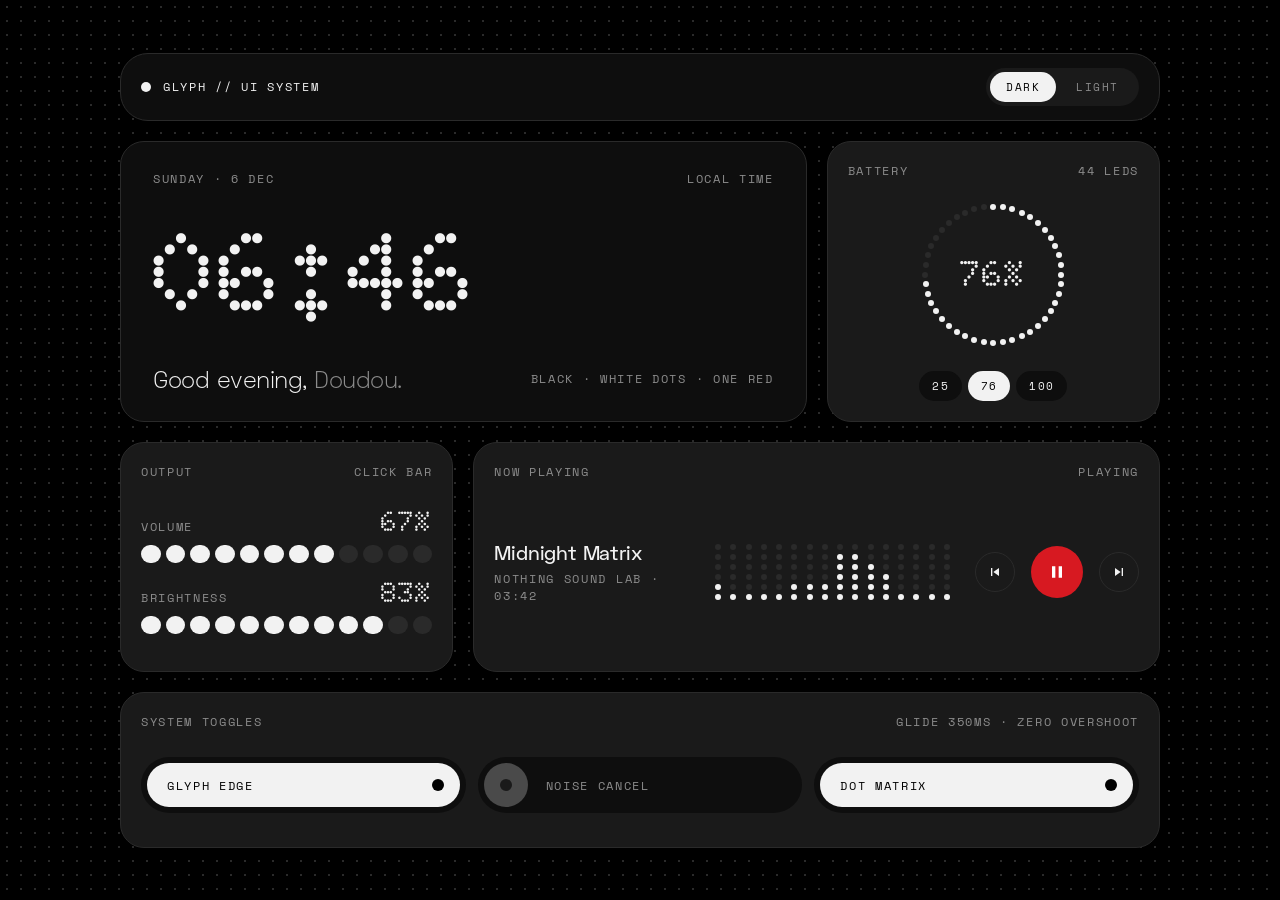
==== demo.html @ 4dcbd451 "feat: initial release of glyph-ui-style UI skill and interactive demo" ====
<!DOCTYPE html>
<html lang="zh-CN" data-theme="dark">
<head>
  <meta charset="UTF-8" />
  <meta name="viewport" content="width=device-width, initial-scale=1.0" />
  <title>GLYPH UI — Component Demo</title>
  <link rel="stylesheet" href="./references/tokens.css" />
  <style>
    @font-face {
      font-family: "Doto";
      src: url("./assets/fonts/Doto[ROND,wght].ttf") format("truetype");
      font-weight: 100 900;
      font-display: swap;
    }
    @font-face {
      font-family: "Space Grotesk";
      src: url("./assets/fonts/SpaceGrotesk-Light.otf") format("opentype");
      font-weight: 300;
      font-display: swap;
    }
    @font-face {
      font-family: "Space Grotesk";
      src: url("./assets/fonts/SpaceGrotesk-Regular.otf") format("opentype");
      font-weight: 400;
      font-display: swap;
    }
    @font-face {
      font-family: "Space Grotesk";
      src: url("./assets/fonts/SpaceGrotesk-Medium.otf") format("opentype");
      font-weight: 500;
      font-display: swap;
    }
    @font-face {
      font-family: "Space Mono";
      src: url("./assets/fonts/SpaceMono-Regular.ttf") format("truetype");
      font-weight: 400;
      font-display: swap;
    }
    @font-face {
      font-family: "Space Mono";
      src: url("./assets/fonts/SpaceMono-Bold.ttf") format("truetype");
      font-weight: 700;
      font-display: swap;
    }

    * {
      box-sizing: border-box;
      margin: 0;
      padding: 0;
    }

    body {
      min-height: 100vh;
      display: flex;
      justify-content: center;
      align-items: center;
      padding: 36px 24px;
      transition: background-color var(--duration-base) var(--ease-glide),
                  color var(--duration-base) var(--ease-glide);
    }

    .stage {
      width: 100%;
      max-width: 1040px;
      display: flex;
      flex-direction: column;
      gap: 20px;
    }

    /* Top Bar */
    .topbar {
      display: flex;
      align-items: center;
      justify-content: space-between;
      padding: 14px 20px;
    }

    .brand {
      display: flex;
      align-items: center;
      gap: 12px;
    }

    .brand-dot {
      width: 10px;
      height: 10px;
      border-radius: 50%;
      background-color: var(--glyph-fg);
    }

    .theme-switch {
      display: inline-flex;
      padding: 4px;
      background-color: var(--glyph-s2);
      border-radius: var(--radius-pill);
      gap: 4px;
    }

    .theme-switch button {
      padding: 7px 16px;
      border-radius: var(--radius-pill);
      border: none;
      background: transparent;
      color: var(--glyph-grey);
      font-family: var(--font-mono);
      font-size: 11px;
      letter-spacing: 0.14em;
      text-transform: uppercase;
      cursor: pointer;
      transition: background-color var(--duration-fast) var(--ease-glide),
                  color var(--duration-fast) var(--ease-glide);
    }

    .theme-switch button.is-active {
      background-color: var(--glyph-fg);
      color: var(--glyph-ink);
    }

    /* Bento Grid */
    .bento {
      display: grid;
      grid-template-columns: repeat(3, 1fr);
      gap: var(--bento-gap);
    }

    .span-2 {
      grid-column: span 2;
    }

    .span-3 {
      grid-column: span 3;
    }

    .glyph-card {
      border: 1px solid var(--glyph-s3);
      min-height: 230px;
      transition: background-color var(--duration-base) var(--ease-glide),
                  border-color var(--duration-base) var(--ease-glide);
    }

    .card-head {
      display: flex;
      align-items: center;
      justify-content: space-between;
    }

    /* Clock Hero Card */
    .clock-card {
      background-color: var(--glyph-s1);
      padding: 28px 32px;
      min-height: 240px;
    }

    .clock-readout {
      display: flex;
      align-items: baseline;
      font-family: var(--font-dot);
      font-size: clamp(64px, 9vw, 112px);
      font-weight: 900;
      font-variation-settings: "ROND" 100, "wght" 900;
      line-height: 0.85;
      font-variant-numeric: tabular-nums;
      letter-spacing: -0.02em;
      margin: 14px 0 18px;
    }

    .clock-footer {
      display: flex;
      align-items: center;
      justify-content: space-between;
      flex-wrap: wrap;
      gap: 12px;
    }

    .greeting {
      font-size: 24px;
      font-weight: 300;
      letter-spacing: -0.02em;
    }

    .greeting span {
      color: var(--glyph-grey);
    }

    /* Ring Progress Card */
    .ring-wrap {
      position: relative;
      width: 156px;
      height: 156px;
      margin: 4px auto;
      display: flex;
      align-items: center;
      justify-content: center;
    }

    .ring-dot {
      position: absolute;
      width: 6px;
      height: 6px;
      border-radius: 50%;
      background-color: var(--glyph-s3);
      transition: background-color 120ms var(--ease-glide);
    }

    .ring-dot.is-on {
      background-color: var(--glyph-fg);
    }

    .ring-center {
      text-align: center;
    }

    .ring-center .glyph-num {
      font-size: 36px;
    }

    .preset-row {
      display: flex;
      justify-content: center;
      gap: 6px;
      flex-wrap: wrap;
    }

    .preset-row .glyph-pill-btn {
      padding: 6px 12px;
      font-size: 11px;
      background-color: var(--glyph-s1);
    }

    .preset-row .glyph-pill-btn.is-active {
      background-color: var(--glyph-fg);
      color: var(--glyph-ink);
    }

    /* Segmented Sliders Card */
    .seg-group {
      display: flex;
      flex-direction: column;
      gap: 18px;
      margin: auto 0;
    }

    .seg-row {
      display: flex;
      flex-direction: column;
      gap: 10px;
    }

    .seg-row-head {
      display: flex;
      justify-content: space-between;
      align-items: baseline;
    }

    .seg-value {
      font-family: var(--font-dot);
      font-size: 28px;
      font-variation-settings: "ROND" 100, "wght" 900;
      line-height: 0.85;
      font-variant-numeric: tabular-nums;
    }

    .glyph-seg-interactive {
      display: grid;
      grid-template-columns: repeat(12, 1fr);
      gap: 5px;
      height: 18px;
      cursor: pointer;
      user-select: none;
    }

    .glyph-seg-interactive .glyph-seg-bar {
      height: 100%;
    }

    /* Media Card (One Live Red) */
    .media-body {
      display: flex;
      align-items: center;
      justify-content: space-between;
      gap: 20px;
      margin: auto 0;
    }

    .matrix-viz {
      display: grid;
      grid-template-columns: repeat(16, 1fr);
      gap: 4px;
      width: 100%;
      max-width: 240px;
    }

    .matrix-cell {
      width: 6px;
      height: 6px;
      border-radius: 50%;
      background-color: var(--glyph-s3);
      transition: background-color 110ms var(--ease-glide);
    }

    .matrix-cell.is-on {
      background-color: var(--glyph-fg);
    }

    .media-controls {
      display: flex;
      align-items: center;
      gap: 16px;
      flex-shrink: 0;
    }

    .icon-btn {
      width: 40px;
      height: 40px;
      border-radius: 50%;
      border: 1px solid var(--glyph-s3);
      background: transparent;
      color: var(--glyph-fg);
      display: inline-flex;
      align-items: center;
      justify-content: center;
      cursor: pointer;
      transition: background-color var(--duration-fast) var(--ease-glide),
                  color var(--duration-fast) var(--ease-glide);
    }

    .icon-btn:hover {
      background-color: var(--glyph-fg);
      color: var(--glyph-ink);
    }

    .track-title {
      font-size: 20px;
      font-weight: 500;
      letter-spacing: -0.01em;
    }

    /* Toggles Card */
    .toggles-grid {
      display: flex;
      flex-wrap: wrap;
      gap: 12px;
      margin: auto 0;
    }

    .glyph-toggle {
      flex: 1 1 200px;
      background-color: var(--glyph-s1);
    }

    @media (max-width: 820px) {
      .bento {
        grid-template-columns: 1fr;
      }
      .span-2, .span-3 {
        grid-column: span 1;
      }
      .media-body {
        flex-direction: column;
        align-items: flex-start;
      }
    }
  </style>
</head>
<body class="glyph-canvas glyph-dot-grid">
  <main class="stage">
    <!-- Top Bar -->
    <header class="glyph-panel topbar">
      <div class="brand">
        <span class="brand-dot"></span>
        <span class="glyph-label" style="color: var(--glyph-fg);">GLYPH // UI SYSTEM</span>
      </div>
      <div class="theme-switch" role="group" aria-label="Theme">
        <button id="btn-dark" class="is-active" type="button">DARK</button>
        <button id="btn-light" type="button">LIGHT</button>
      </div>
    </header>

    <!-- Bento Grid -->
    <section class="bento">
      <!-- 1. Clock & Hero (2 cols) -->
      <article class="glyph-card clock-card span-2">
        <div class="card-head">
          <span class="glyph-label" id="date-label">MONDAY · 24 NOV</span>
          <span class="glyph-label">LOCAL TIME</span>
        </div>
        <div class="clock-readout" aria-live="polite">
          <span id="clock-hh">00</span>
          <span class="glyph-blink">:</span>
          <span id="clock-mm">12</span>
        </div>
        <div class="clock-footer">
          <div class="greeting">Good evening, <span>Doudou.</span></div>
          <span class="glyph-label">BLACK · WHITE DOTS · ONE RED</span>
        </div>
      </article>

      <!-- 2. Ring LED Progress (1 col) -->
      <article class="glyph-card">
        <div class="card-head">
          <span class="glyph-label">BATTERY</span>
          <span class="glyph-label">44 LEDS</span>
        </div>
        <div class="ring-wrap" id="ring" aria-label="Ring progress">
          <div class="ring-center">
            <div class="glyph-num" id="ring-val">76%</div>
          </div>
        </div>
        <div class="preset-row" id="ring-presets">
          <button class="glyph-pill-btn" data-val="25" type="button">25</button>
          <button class="glyph-pill-btn is-active" data-val="76" type="button">76</button>
          <button class="glyph-pill-btn" data-val="100" type="button">100</button>
        </div>
      </article>

      <!-- 3. Segmented Bars (1 col) -->
      <article class="glyph-card">
        <div class="card-head">
          <span class="glyph-label">OUTPUT</span>
          <span class="glyph-label">CLICK BAR</span>
        </div>
        <div class="seg-group">
          <div class="seg-row">
            <div class="seg-row-head">
              <span class="glyph-label">VOLUME</span>
              <span class="seg-value" id="vol-num">67%</span>
            </div>
            <div class="glyph-seg-interactive" id="seg-vol" data-lit="8"></div>
          </div>
          <div class="seg-row">
            <div class="seg-row-head">
              <span class="glyph-label">BRIGHTNESS</span>
              <span class="seg-value" id="bri-num">83%</span>
            </div>
            <div class="glyph-seg-interactive" id="seg-bri" data-lit="10"></div>
          </div>
        </div>
      </article>

      <!-- 4. Media Player — The ONLY Red Element on Screen (2 cols) -->
      <article class="glyph-card span-2">
        <div class="card-head">
          <span class="glyph-label">NOW PLAYING</span>
          <span class="glyph-label" id="media-status">PLAYING</span>
        </div>
        <div class="media-body">
          <div>
            <div class="track-title" id="track-title">Midnight Matrix</div>
            <div class="glyph-label" id="track-artist" style="margin-top: 6px;">NOTHING SOUND LAB · 03:42</div>
          </div>
          <div class="matrix-viz" id="matrix-viz" aria-hidden="true"></div>
          <div class="media-controls">
            <button class="icon-btn" id="btn-prev" type="button" aria-label="Previous">
              <svg width="16" height="16" viewBox="0 0 24 24" fill="currentColor"><path d="M6 6h2v12H6zm3.5 6l8.5 6V6z"/></svg>
            </button>
            <!-- ONE LIVE RED -->
            <button class="glyph-live-btn" id="btn-play" type="button" aria-label="Play or Pause">
              <svg id="play-icon" width="20" height="20" viewBox="0 0 24 24" fill="currentColor">
                <path d="M6 5h4v14H6zm8 0h4v14h-4z"/>
              </svg>
            </button>
            <button class="icon-btn" id="btn-next" type="button" aria-label="Next">
              <svg width="16" height="16" viewBox="0 0 24 24" fill="currentColor"><path d="M16 6h2v12h-2zM6 18l8.5-6L6 6z"/></svg>
            </button>
          </div>
        </div>
      </article>

      <!-- 5. Expanding Pill Toggles (3 cols) -->
      <article class="glyph-card span-3" style="min-height: 156px;">
        <div class="card-head">
          <span class="glyph-label">SYSTEM TOGGLES</span>
          <span class="glyph-label">GLIDE 350MS · ZERO OVERSHOOT</span>
        </div>
        <div class="toggles-grid">
          <button class="glyph-toggle" role="switch" aria-checked="true" type="button">
            <span class="glyph-toggle-track"></span>
            <span class="glyph-toggle-label">GLYPH EDGE</span>
          </button>
          <button class="glyph-toggle" role="switch" aria-checked="false" type="button">
            <span class="glyph-toggle-track"></span>
            <span class="glyph-toggle-label">NOISE CANCEL</span>
          </button>
          <button class="glyph-toggle" role="switch" aria-checked="true" type="button">
            <span class="glyph-toggle-track"></span>
            <span class="glyph-toggle-label">DOT MATRIX</span>
          </button>
        </div>
      </article>
    </section>
  </main>

  <script>
    // 1. Live Clock
    function updateClock() {
      const now = new Date();
      document.getElementById("clock-hh").textContent = String(now.getHours()).padStart(2, "0");
      document.getElementById("clock-mm").textContent = String(now.getMinutes()).padStart(2, "0");
      const days = ["SUNDAY", "MONDAY", "TUESDAY", "WEDNESDAY", "THURSDAY", "FRIDAY", "SATURDAY"];
      const months = ["JAN", "FEB", "MAR", "APR", "MAY", "JUN", "JUL", "AUG", "SEP", "OCT", "NOV", "DEC"];
      document.getElementById("date-label").textContent = `${days[now.getDay()]} · ${now.getDate()} ${months[now.getMonth()]}`;
    }
    updateClock();
    setInterval(updateClock, 1000);

    // 2. Theme Switch
    const html = document.documentElement;
    const btnDark = document.getElementById("btn-dark");
    const btnLight = document.getElementById("btn-light");
    function setTheme(mode) {
      html.setAttribute("data-theme", mode);
      btnDark.classList.toggle("is-active", mode === "dark");
      btnLight.classList.toggle("is-active", mode === "light");
    }
    btnDark.addEventListener("click", () => setTheme("dark"));
    btnLight.addEventListener("click", () => setTheme("light"));

    // 3. 44-Dot Ring with 8ms Wave Delay
    const ringEl = document.getElementById("ring");
    const ringVal = document.getElementById("ring-val");
    const DOT_COUNT = 44;
    const ringDots = [];
    const radius = 68;
    for (let i = 0; i < DOT_COUNT; i++) {
      const dot = document.createElement("span");
      dot.className = "ring-dot";
      const angle = (i / DOT_COUNT) * Math.PI * 2 - Math.PI / 2;
      dot.style.left = `${78 + Math.cos(angle) * radius - 3}px`;
      dot.style.top = `${78 + Math.sin(angle) * radius - 3}px`;
      dot.style.transitionDelay = `${i * 8}ms`;
      ringEl.appendChild(dot);
      ringDots.push(dot);
    }

    function setRing(percent) {
      const lit = Math.round((percent / 100) * DOT_COUNT);
      ringVal.textContent = `${percent}%`;
      ringDots.forEach((d, i) => d.classList.toggle("is-on", i < lit));
    }
    setTimeout(() => setRing(76), 120);

    document.querySelectorAll("#ring-presets button").forEach((btn) => {
      btn.addEventListener("click", () => {
        document.querySelectorAll("#ring-presets button").forEach((b) => b.classList.remove("is-active"));
        btn.classList.add("is-active");
        setRing(Number(btn.dataset.val));
      });
    });

    // 4. Interactive Segmented Bars
    function initSeg(el, numEl) {
      const count = 12;
      let lit = Number(el.dataset.lit || 6);
      const bars = [];
      for (let i = 0; i < count; i++) {
        const bar = document.createElement("span");
        bar.className = "glyph-seg-bar";
        bar.addEventListener("click", () => {
          lit = i + 1;
          render();
        });
        el.appendChild(bar);
        bars.push(bar);
      }
      function render() {
        bars.forEach((b, idx) => b.classList.toggle("is-on", idx < lit));
        numEl.textContent = `${Math.round((lit / count) * 100)}%`;
      }
      render();
    }
    initSeg(document.getElementById("seg-vol"), document.getElementById("vol-num"));
    initSeg(document.getElementById("seg-bri"), document.getElementById("bri-num"));

    // 5. Media Player + 16x6 Dot-Matrix Visualizer
    const vizEl = document.getElementById("matrix-viz");
    const cols = 16, rows = 6;
    const cells = [];
    for (let r = 0; r < rows; r++) {
      for (let c = 0; c < cols; c++) {
        const cell = document.createElement("span");
        cell.className = "matrix-cell";
        vizEl.appendChild(cell);
        cells.push({ el: cell, r, c });
      }
    }

    const tracks = [
      { title: "Midnight Matrix", artist: "NOTHING SOUND LAB · 03:42" },
      { title: "Pulse 01 (Monochrome)", artist: "GLYPH ARCHIVE · 04:15" },
      { title: "Doto Telemetry", artist: "NEBELUNG · 02:58" }
    ];
    let trackIdx = 0;
    let playing = true;
    const playIcon = document.getElementById("play-icon");
    const mediaStatus = document.getElementById("media-status");
    const trackTitle = document.getElementById("track-title");
    const trackArtist = document.getElementById("track-artist");

    function renderTrack() {
      trackTitle.textContent = tracks[trackIdx].title;
      trackArtist.textContent = tracks[trackIdx].artist;
    }

    document.getElementById("btn-play").addEventListener("click", () => {
      playing = !playing;
      mediaStatus.textContent = playing ? "PLAYING" : "PAUSED";
      playIcon.innerHTML = playing
        ? '<path d="M6 5h4v14H6zm8 0h4v14h-4z"/>'
        : '<path d="M8 5v14l11-7z"/>';
    });

    document.getElementById("btn-prev").addEventListener("click", () => {
      trackIdx = (trackIdx - 1 + tracks.length) % tracks.length;
      renderTrack();
    });

    document.getElementById("btn-next").addEventListener("click", () => {
      trackIdx = (trackIdx + 1) % tracks.length;
      renderTrack();
    });

    function tickViz() {
      const heights = Array.from({ length: cols }, (_, c) => {
        if (!playing) return 1;
        const wave = Math.sin(Date.now() / 220 + c * 0.55) * 0.5 + 0.5;
        return Math.max(1, Math.min(rows, Math.round(wave * rows * (0.45 + Math.random() * 0.65))));
      });
      cells.forEach(({ el, r, c }) => {
        const fromBottom = rows - 1 - r;
        el.classList.toggle("is-on", fromBottom < heights[c]);
      });
    }
    tickViz();
    setInterval(tickViz, 160);

    // 6. Expanding Pill Toggles
    document.querySelectorAll(".glyph-toggle").forEach((toggle) => {
      toggle.addEventListener("click", () => {
        const next = toggle.getAttribute("aria-checked") !== "true";
        toggle.setAttribute("aria-checked", String(next));
      });
    });
  </script>
</body>
</html>
---- references/tokens.css ----
/* ==========================================================================
   Glyph UI Style — Design Tokens & Signature Primitives
   Extracted from glyph-rice (Nothing OS inspired design language)
   Core creed: Black, white dots, one red.
   ========================================================================== */

/* Optional local font-face declarations (when bundling assets/fonts/)
@font-face {
  font-family: "Doto";
  src: url("../assets/fonts/Doto[ROND,wght].ttf") format("truetype");
  font-weight: 100 900;
  font-display: swap;
}
@font-face {
  font-family: "Space Grotesk";
  src: url("../assets/fonts/SpaceGrotesk-Regular.otf") format("opentype");
  font-weight: 400;
  font-display: swap;
}
@font-face {
  font-family: "Space Mono";
  src: url("../assets/fonts/SpaceMono-Regular.ttf") format("truetype");
  font-weight: 400;
  font-display: swap;
}
*/

/* Google Fonts fallback for web prototypes:
   https://fonts.googleapis.com/css2?family=Doto:ROND,wght@100,900&family=Space+Grotesk:wght@300;400;500;600;700&family=Space+Mono:wght@400;700&display=swap
*/

:root,
[data-theme="dark"] {
  /* 7-step monochrome scale */
  --glyph-bg: #000000;
  --glyph-s1: #0E0E0E;
  --glyph-s2: #1A1A1A;
  --glyph-s3: #2A2A2A;
  --glyph-mute: #4A4A4A;
  --glyph-grey: #8C8C8C;
  --glyph-fg: #F2F2F2;
  --glyph-ink: #000000;

  /* One live red */
  --glyph-accent: #D71921;
  --glyph-red: #D71921;
  --glyph-on-accent: #FFFFFF;

  /* Overlays & subtle elevation */
  --glyph-glow: rgba(255, 255, 255, 0.6);
  --glyph-scrim: rgba(0, 0, 0, 0.74);
  --glyph-shadow: 0 12px 32px rgba(0, 0, 0, 0.45);

  /* Typography */
  --font-dot: "Doto", monospace;
  --font-ui: "Space Grotesk", -apple-system, BlinkMacSystemFont, "PingFang SC", "Noto Sans SC", sans-serif;
  --font-mono: "Space Mono", ui-monospace, SFMono-Regular, Menlo, monospace;

  /* Geometry */
  --radius-panel: 28px;
  --radius-card: 24px;
  --radius-item: 14px;
  --radius-pill: 999px;
  --bento-gap: 20px;

  /* Motion (Glide: ease-out-quart, zero overshoot) */
  --ease-glide: cubic-bezier(0.25, 1, 0.5, 1);
  --duration-base: 350ms;
  --duration-fast: 140ms;
}

[data-theme="light"] {
  --glyph-bg: #E9E9E9;
  --glyph-s1: #FFFFFF;
  --glyph-s2: #F1F1F1;
  --glyph-s3: #D9D9D9;
  --glyph-mute: #B8B8B8;
  --glyph-grey: #6E6E6E;
  --glyph-fg: #0B0B0B;
  --glyph-ink: #FFFFFF;

  --glyph-accent: #D71921;
  --glyph-red: #D71921;
  --glyph-on-accent: #FFFFFF;

  --glyph-glow: rgba(0, 0, 0, 0.3);
  --glyph-scrim: rgba(233, 233, 233, 0.8);
  --glyph-shadow: 0 10px 28px rgba(0, 0, 0, 0.12);
}

/* ==========================================================================
   Base Surfaces & Dot Grid Canvas
   ========================================================================== */

.glyph-canvas {
  background-color: var(--glyph-bg);
  color: var(--glyph-fg);
  font-family: var(--font-ui);
  -webkit-font-smoothing: antialiased;
}

.glyph-dot-grid {
  background-image: radial-gradient(circle, var(--glyph-s3) 1px, transparent 1px);
  background-size: 14px 14px;
}

.glyph-panel {
  background-color: var(--glyph-s1);
  border: 1px solid var(--glyph-s3);
  border-radius: var(--radius-panel);
}

.glyph-card {
  background-color: var(--glyph-s2);
  border-radius: var(--radius-card);
  padding: 20px;
  display: flex;
  flex-direction: column;
  justify-content: space-between;
  gap: 14px;
}

/* ==========================================================================
   Typography Primitives
   ========================================================================== */

.glyph-num {
  font-family: var(--font-dot);
  font-size: clamp(28px, 4vw, 56px); /* Never smaller than 26px */
  font-weight: 900;
  font-variation-settings: "ROND" 100, "wght" 900;
  line-height: 0.85;
  font-variant-numeric: tabular-nums;
  color: var(--glyph-fg);
}

.glyph-label {
  font-family: var(--font-mono);
  font-size: 12px;
  letter-spacing: 0.14em;
  text-transform: uppercase;
  color: var(--glyph-grey);
}

.glyph-hero {
  font-family: var(--font-ui);
  font-weight: 300;
  letter-spacing: -0.02em;
  line-height: 1.1;
  color: var(--glyph-fg);
}

/* ==========================================================================
   Interactive Controls
   ========================================================================== */

.glyph-pill-btn {
  display: inline-flex;
  align-items: center;
  justify-content: center;
  gap: 8px;
  padding: 10px 20px;
  border-radius: var(--radius-pill);
  border: 1px solid transparent;
  background-color: var(--glyph-s2);
  color: var(--glyph-fg);
  font-family: var(--font-mono);
  font-size: 12px;
  letter-spacing: 0.12em;
  text-transform: uppercase;
  cursor: pointer;
  transition: background-color var(--duration-fast) var(--ease-glide),
              color var(--duration-fast) var(--ease-glide),
              border-color var(--duration-fast) var(--ease-glide);
}

.glyph-pill-btn:hover {
  border-color: var(--glyph-s3);
}

.glyph-pill-btn.is-active {
  background-color: var(--glyph-fg);
  color: var(--glyph-ink);
}

/* One live red action button (max 1 per viewport) */
.glyph-live-btn {
  width: 52px;
  height: 52px;
  border-radius: var(--radius-pill);
  border: none;
  background-color: var(--glyph-accent);
  color: var(--glyph-on-accent);
  display: inline-flex;
  align-items: center;
  justify-content: center;
  cursor: pointer;
  transition: transform var(--duration-fast) var(--ease-glide),
              opacity var(--duration-fast) var(--ease-glide);
}

.glyph-live-btn:active {
  transform: scale(0.95);
}

/* Segmented LED bar */
.glyph-seg {
  display: grid;
  grid-auto-flow: column;
  gap: 4px;
  height: 6px;
}

.glyph-seg-bar {
  border-radius: var(--radius-pill);
  background-color: var(--glyph-s3);
  transition: background-color var(--duration-fast) var(--ease-glide);
}

.glyph-seg-bar.is-on {
  background-color: var(--glyph-fg);
}

/* Expanding Pill Toggle */
.glyph-toggle {
  position: relative;
  display: inline-flex;
  align-items: center;
  min-width: 170px;
  height: 56px;
  padding: 6px;
  border-radius: var(--radius-pill);
  border: none;
  background-color: var(--glyph-s2);
  cursor: pointer;
  overflow: hidden;
}

.glyph-toggle-track {
  position: absolute;
  left: 6px;
  top: 6px;
  height: 44px;
  width: 44px;
  border-radius: var(--radius-pill);
  background-color: var(--glyph-mute);
  transition: width var(--duration-base) var(--ease-glide),
              background-color var(--duration-base) var(--ease-glide);
}

.glyph-toggle-track::after {
  content: "";
  position: absolute;
  right: 16px;
  top: 50%;
  transform: translateY(-50%);
  width: 12px;
  height: 12px;
  border-radius: 50%;
  background-color: var(--glyph-s2);
  transition: background-color var(--duration-base) var(--ease-glide);
}

.glyph-toggle-label {
  position: relative;
  z-index: 1;
  margin-left: 62px;
  font-family: var(--font-mono);
  font-size: 12px;
  letter-spacing: 0.14em;
  text-transform: uppercase;
  color: var(--glyph-grey);
  transition: transform var(--duration-base) var(--ease-glide),
              color var(--duration-base) var(--ease-glide);
}

.glyph-toggle[aria-checked="true"] .glyph-toggle-track {
  width: calc(100% - 12px);
  background-color: var(--glyph-fg);
}

.glyph-toggle[aria-checked="true"] .glyph-toggle-track::after {
  background-color: var(--glyph-ink);
}

.glyph-toggle[aria-checked="true"] .glyph-toggle-label {
  transform: translateX(-42px);
  color: var(--glyph-ink);
}

/* Discrete mechanical blink (colon / live indicator) */
@keyframes glyph-blink {
  0%, 49% { opacity: 1; }
  50%, 100% { opacity: 0.2; }
}

.glyph-blink {
  animation: glyph-blink 1s steps(1) infinite;
}
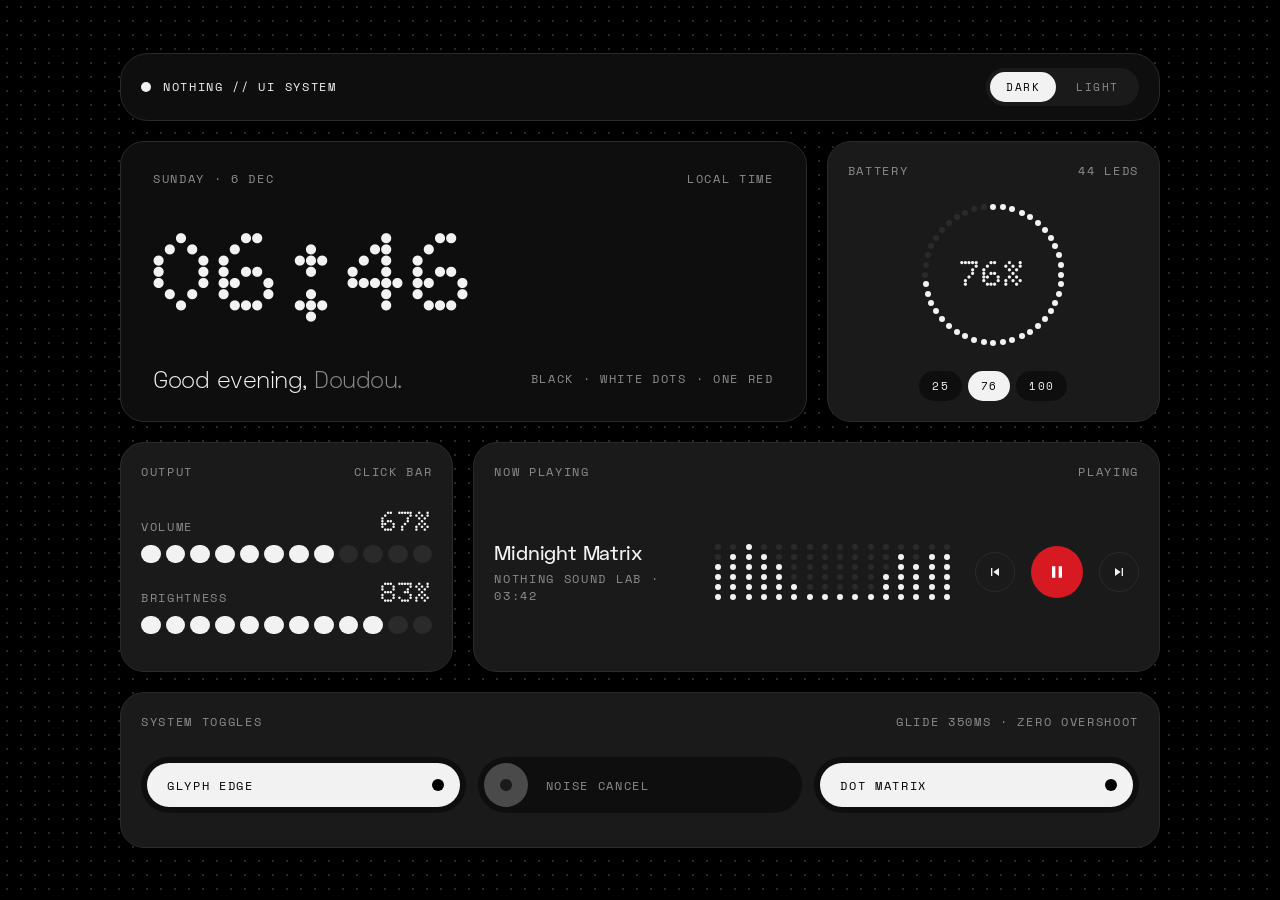
==== commit 56bdfa99: "chore: rename skill and repo to nothing-ui-style" ====
--- a/demo.html
+++ b/demo.html
@@ -3,7 +3,7 @@
 <head>
   <meta charset="UTF-8" />
   <meta name="viewport" content="width=device-width, initial-scale=1.0" />
-  <title>GLYPH UI — Component Demo</title>
+  <title>NOTHING UI — Component Demo</title>
   <link rel="stylesheet" href="./references/tokens.css" />
   <style>
     @font-face {
@@ -368,7 +368,7 @@
     <header class="glyph-panel topbar">
       <div class="brand">
         <span class="brand-dot"></span>
-        <span class="glyph-label" style="color: var(--glyph-fg);">GLYPH // UI SYSTEM</span>
+        <span class="glyph-label" style="color: var(--glyph-fg);">NOTHING // UI SYSTEM</span>
       </div>
       <div class="theme-switch" role="group" aria-label="Theme">
         <button id="btn-dark" class="is-active" type="button">DARK</button>
--- a/references/tokens.css
+++ b/references/tokens.css
@@ -1,29 +1,10 @@
 /* ==========================================================================
-   Glyph UI Style — Design Tokens & Signature Primitives
-   Extracted from glyph-rice (Nothing OS inspired design language)
+   Nothing UI Style — Design Tokens & Signature Primitives
+   Synthesized from:
+   - Nebelung-cloud/glyph-rice (7-step monochrome scale, hardware primitives, Glide motion)
+   - dominikmartn/nothing-design-skill (MIT — status tokens, 8px spacing scale, state patterns)
    Core creed: Black, white dots, one red.
    ========================================================================== */
-
-/* Optional local font-face declarations (when bundling assets/fonts/)
-@font-face {
-  font-family: "Doto";
-  src: url("../assets/fonts/Doto[ROND,wght].ttf") format("truetype");
-  font-weight: 100 900;
-  font-display: swap;
-}
-@font-face {
-  font-family: "Space Grotesk";
-  src: url("../assets/fonts/SpaceGrotesk-Regular.otf") format("opentype");
-  font-weight: 400;
-  font-display: swap;
-}
-@font-face {
-  font-family: "Space Mono";
-  src: url("../assets/fonts/SpaceMono-Regular.ttf") format("truetype");
-  font-weight: 400;
-  font-display: swap;
-}
-*/
 
 /* Google Fonts fallback for web prototypes:
    https://fonts.googleapis.com/css2?family=Doto:ROND,wght@100,900&family=Space+Grotesk:wght@300;400;500;600;700&family=Space+Mono:wght@400;700&display=swap
@@ -31,7 +12,7 @@
 
 :root,
 [data-theme="dark"] {
-  /* 7-step monochrome scale */
+  /* 7-step monochrome scale (from glyph-rice) */
   --glyph-bg: #000000;
   --glyph-s1: #0E0E0E;
   --glyph-s2: #1A1A1A;
@@ -43,8 +24,14 @@
 
   /* One live red */
   --glyph-accent: #D71921;
+  --glyph-accent-subtle: rgba(215, 25, 33, 0.15);
   --glyph-red: #D71921;
   --glyph-on-accent: #FFFFFF;
+
+  /* Data status tokens (apply to data values only, never labels or row backgrounds) */
+  --glyph-success: #4A9E5C;
+  --glyph-warning: #D4A843;
+  --glyph-interactive: #5B9BF6;
 
   /* Overlays & subtle elevation */
   --glyph-glow: rgba(255, 255, 255, 0.6);
@@ -56,10 +43,23 @@
   --font-ui: "Space Grotesk", -apple-system, BlinkMacSystemFont, "PingFang SC", "Noto Sans SC", sans-serif;
   --font-mono: "Space Mono", ui-monospace, SFMono-Regular, Menlo, monospace;
 
+  /* 8px base spacing scale */
+  --space-2xs: 2px;
+  --space-xs: 4px;
+  --space-sm: 8px;
+  --space-md: 16px;
+  --space-lg: 24px;
+  --space-xl: 32px;
+  --space-2xl: 48px;
+  --space-3xl: 64px;
+  --space-4xl: 96px;
+
   /* Geometry */
   --radius-panel: 28px;
   --radius-card: 24px;
+  --radius-card-compact: 16px;
   --radius-item: 14px;
+  --radius-tech: 6px;
   --radius-pill: 999px;
   --bento-gap: 20px;
 
@@ -80,8 +80,13 @@
   --glyph-ink: #FFFFFF;
 
   --glyph-accent: #D71921;
+  --glyph-accent-subtle: rgba(215, 25, 33, 0.12);
   --glyph-red: #D71921;
   --glyph-on-accent: #FFFFFF;
+
+  --glyph-success: #3B874B;
+  --glyph-warning: #B88B28;
+  --glyph-interactive: #007AFF;
 
   --glyph-glow: rgba(0, 0, 0, 0.3);
   --glyph-scrim: rgba(233, 233, 233, 0.8);
@@ -149,6 +154,19 @@
   line-height: 1.1;
   color: var(--glyph-fg);
 }
+
+/* Inline mechanical status text: [SAVED], [LOADING...], [ERROR] */
+.glyph-status-inline {
+  font-family: var(--font-mono);
+  font-size: 11px;
+  letter-spacing: 0.12em;
+  text-transform: uppercase;
+  color: var(--glyph-grey);
+}
+
+.glyph-status-inline.is-success { color: var(--glyph-success); }
+.glyph-status-inline.is-warning { color: var(--glyph-warning); }
+.glyph-status-inline.is-error   { color: var(--glyph-red); }
 
 /* ==========================================================================
    Interactive Controls
@@ -288,6 +306,15 @@
   color: var(--glyph-ink);
 }
 
+/* Clean flat data row (no zebra striping) */
+.glyph-row {
+  display: flex;
+  align-items: baseline;
+  justify-content: space-between;
+  padding: 12px 0;
+  border-bottom: 1px solid var(--glyph-s3);
+}
+
 /* Discrete mechanical blink (colon / live indicator) */
 @keyframes glyph-blink {
   0%, 49% { opacity: 1; }
